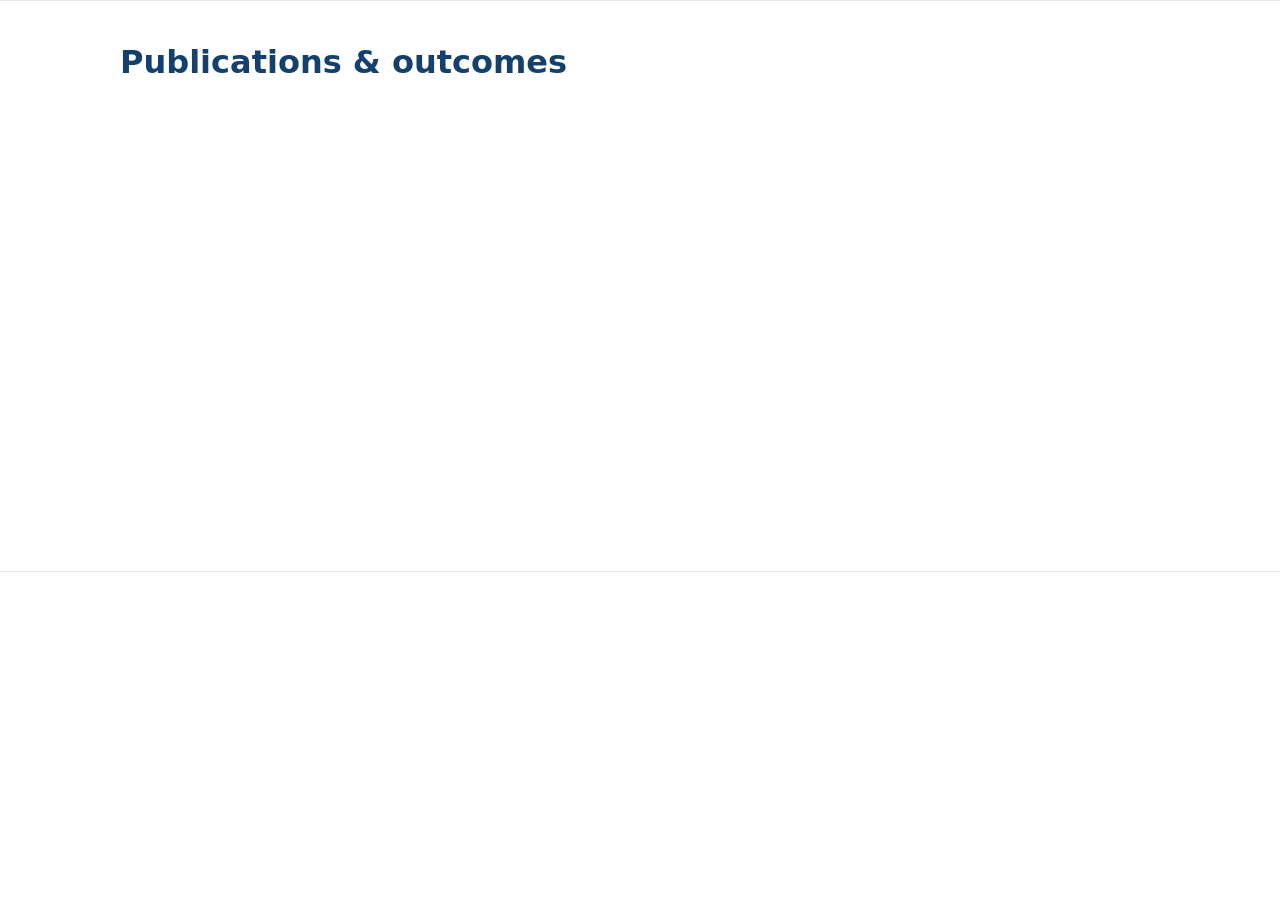
==== publications.html @ 27316905 "Add files via upload" ====
<!DOCTYPE html>
<html lang="en">
<head>
  <meta charset="UTF-8">
  <meta name="viewport" content="width=device-width, initial-scale=1.0">
  <title>[Lab Name] — Publications &amp; Outcomes</title>
  <meta name="description" content="Publications, grants, talks, and software">
  <link rel="stylesheet" href="css/style.css">
</head>
<body data-page="publications">
  <header id="site-header" class="site-header"></header>
  <main class="wrap">
    <h1>Publications &amp; outcomes</h1>
    <section id="pubs-by-year"></section>
    <section id="pubs-outcomes"></section>
  </main>
  <footer id="site-footer" class="site-footer"></footer>
  <script src="data.js"></script>
  <script src="js/main.js"></script>
</body>
</html>
---- css/style.css ----
/* Lab website styles — safe to customize colors here */
:root {
  --accent: #1f5aa8;
  --accent-dark: #14406e;
  --bg: #ffffff;
  --bg-soft: #f5f7fa;
  --text: #1c2733;
  --muted: #5c6b7a;
  --border: #e3e8ee;
  --radius: 12px;
  --wrap: 1080px;
  --ph-bg: #fff7e0;
  --ph-text: #8a6d1a;
}

* { box-sizing: border-box; }
html { scroll-behavior: smooth; }
body {
  margin: 0;
  font-family: "Segoe UI", system-ui, -apple-system, Roboto, "Helvetica Neue", Arial, sans-serif;
  color: var(--text);
  background: var(--bg);
  line-height: 1.6;
}
a { color: var(--accent); text-decoration: none; }
a:hover { text-decoration: underline; }
h1, h2, h3 { line-height: 1.25; color: var(--accent-dark); }
h1 { font-size: 2rem; margin: 0.4em 0; }
h2 { font-size: 1.35rem; margin: 1.6em 0 0.6em; padding-bottom: 0.25em; border-bottom: 2px solid var(--border); }
h3 { font-size: 1.05rem; margin: 0.4em 0; }

.wrap { max-width: var(--wrap); margin: 0 auto; padding: 0 20px; }
main.wrap { padding-top: 28px; padding-bottom: 56px; min-height: 60vh; }
.kicker { text-transform: uppercase; letter-spacing: 0.06em; font-size: 0.8rem; color: var(--muted); margin: 0 0 6px; }
.lead { font-size: 1.05rem; color: var(--muted); max-width: 70ch; }

/* Header */
.site-header {
  position: sticky; top: 0; z-index: 50;
  background: rgba(255,255,255,0.96);
  border-bottom: 1px solid var(--border);
  backdrop-filter: blur(4px);
}
.nav-row { display: flex; align-items: center; gap: 18px; padding: 12px 20px; }
.brand { display: flex; align-items: center; gap: 10px; font-weight: 700; color: var(--accent-dark); font-size: 1.05rem; }
.brand small { display: block; font-weight: 400; font-size: 0.72rem; color: var(--muted); }
.logo { height: 36px; width: auto; border-radius: 6px; }
#site-nav { margin-left: auto; display: flex; gap: 4px; flex-wrap: wrap; }
#site-nav a {
  padding: 8px 12px; border-radius: 8px; color: var(--text); font-weight: 500; font-size: 0.95rem;
}
#site-nav a:hover { background: var(--bg-soft); text-decoration: none; }
#site-nav a.active { background: var(--accent); color: #fff; }
#nav-toggle { display: none; margin-left: auto; background: none; border: 1px solid var(--border); border-radius: 8px; font-size: 1.2rem; padding: 4px 12px; cursor: pointer; }

/* Hero */
.hero { display: flex; gap: 36px; align-items: center; padding: 34px 0 10px; }
.hero-text { flex: 1.4; }
.hero-text .tagline { font-size: 1.15rem; color: var(--muted); margin-top: -4px; }
.hero-actions { margin-top: 18px; display: flex; gap: 12px; flex-wrap: wrap; }
.hero-photo { flex: 1; max-width: 320px; }
.hero-photo img, .pi-photo img {
  width: 100%; border-radius: var(--radius); border: 1px solid var(--border);
  box-shadow: 0 4px 18px rgba(20,64,110,0.10);
}
.photo-fallback {
  aspect-ratio: 4/5; border: 2px dashed var(--border); border-radius: var(--radius);
  display: flex; align-items: center; justify-content: center; text-align: center;
  color: var(--muted); background: var(--bg-soft); font-size: 0.85rem; padding: 16px;
}
.btn {
  display: inline-block; padding: 10px 20px; border-radius: 999px;
  background: var(--accent); color: #fff; font-weight: 600;
}
.btn:hover { background: var(--accent-dark); text-decoration: none; }
.btn.ghost { background: transparent; color: var(--accent); border: 1.5px solid var(--accent); }
.btn.ghost:hover { background: var(--bg-soft); }

/* Cards & grids */
.card {
  background: var(--bg-soft); border: 1px solid var(--border);
  border-radius: var(--radius); padding: 16px 18px;
}
.card-grid { display: grid; grid-template-columns: repeat(auto-fit, minmax(260px, 1fr)); gap: 16px; margin: 10px 0; }
.people-grid { grid-template-columns: repeat(auto-fit, minmax(300px, 1fr)); }
.person { display: flex; gap: 14px; align-items: flex-start; }
.avatar { width: 56px; height: 56px; border-radius: 50%; object-fit: cover; flex: none; }
.avatar-fallback {
  display: flex; align-items: center; justify-content: center;
  background: var(--accent); color: #fff; font-weight: 700; font-size: 1.3rem;
}

/* Stats */
.stats-row { display: grid; grid-template-columns: repeat(auto-fit, minmax(160px, 1fr)); gap: 14px; margin: 26px 0; }
.stat {
  background: linear-gradient(160deg, var(--accent), var(--accent-dark));
  color: #fff; border-radius: var(--radius); padding: 18px; text-align: center;
}
.stat-value { display: block; font-size: 1.6rem; font-weight: 700; }
.stat-label { font-size: 0.85rem; opacity: 0.9; }

/* News */
.news-list { list-style: none; padding: 0; margin: 8px 0; }
.news-list li { display: flex; gap: 14px; padding: 8px 0; border-bottom: 1px dashed var(--border); }
.news-date { flex: none; font-variant-numeric: tabular-nums; color: var(--muted); font-size: 0.85rem; padding-top: 2px; min-width: 96px; }
.news-list.big li { padding: 12px 0; }
.more { display: inline-block; margin-top: 8px; font-weight: 600; }

/* Projects */
.project {
  display: flex; gap: 20px; background: var(--bg-soft);
  border: 1px solid var(--border); border-radius: var(--radius);
  padding: 18px; margin: 14px 0;
}
.project-img { width: 220px; height: 150px; object-fit: cover; border-radius: 10px; flex: none; }
.project-head { display: flex; align-items: center; gap: 10px; flex-wrap: wrap; }
.project-head h3 { margin: 0; }
.outcomes { color: var(--accent-dark); font-size: 0.95rem; }

/* Badges */
.badge {
  display: inline-block; font-size: 0.72rem; font-weight: 700; text-transform: uppercase;
  letter-spacing: 0.04em; padding: 3px 10px; border-radius: 999px;
  background: var(--accent); color: #fff;
}
.badge-current { background: #1f8a4c; }
.badge-past { background: #8a8f98; }
.badge-award { background: #b7791f; }

/* Publications */
.pub-list { list-style: none; padding: 0; margin: 8px 0; }
.pub-list li { padding: 12px 0; border-bottom: 1px solid var(--border); }
.pub-title { font-weight: 600; color: var(--text); }
.pub-meta { color: var(--muted); font-size: 0.9rem; }
.pub-venue { font-style: italic; color: var(--accent-dark); }
.pub-links { font-size: 0.85rem; margin-left: 8px; }
.pub-year h2 { margin-top: 1.4em; }
details { margin-top: 6px; font-size: 0.9rem; }
details summary { cursor: pointer; color: var(--accent); }
.plain { padding-left: 1.2em; }

/* People */
.pi-card { display: flex; gap: 30px; align-items: flex-start; background: var(--bg-soft); border: 1px solid var(--border); border-radius: var(--radius); padding: 24px; margin-top: 20px; }
.pi-photo { flex: none; width: 240px; }
.pi-body { flex: 1; }
.contact-line { margin-top: 12px; }
.alumni-list { padding-left: 1.2em; }

/* Contact */
.contact-grid { display: grid; grid-template-columns: repeat(auto-fit, minmax(240px, 1fr)); gap: 16px; margin-top: 16px; }

/* Placeholder highlighting */
.placeholder {
  background: var(--ph-bg); color: var(--ph-text);
  border-radius: 6px; padding: 1px 6px; font-style: italic;
}

/* Footer */
.site-footer { border-top: 1px solid var(--border); background: var(--bg-soft); margin-top: 30px; }
.footer-grid { display: grid; grid-template-columns: 2fr 1fr 1fr; gap: 20px; padding: 26px 20px; font-size: 0.9rem; }
.footer-fine { color: var(--muted); align-self: end; }

/* Mobile */
@media (max-width: 760px) {
  #nav-toggle { display: block; }
  #site-nav {
    display: none; position: absolute; left: 0; right: 0; top: 100%;
    background: #fff; border-bottom: 1px solid var(--border);
    flex-direction: column; padding: 8px 14px 14px;
  }
  .nav-open #site-nav { display: flex; }
  #site-nav a { padding: 12px; }
  .hero { flex-direction: column; text-align: left; }
  .hero-photo { max-width: 260px; margin: 0 auto; }
  .project { flex-direction: column; }
  .project-img { width: 100%; height: auto; }
  .pi-card { flex-direction: column; }
  .pi-photo { width: 200px; }
  .footer-grid { grid-template-columns: 1fr; }
  h1 { font-size: 1.6rem; }
}
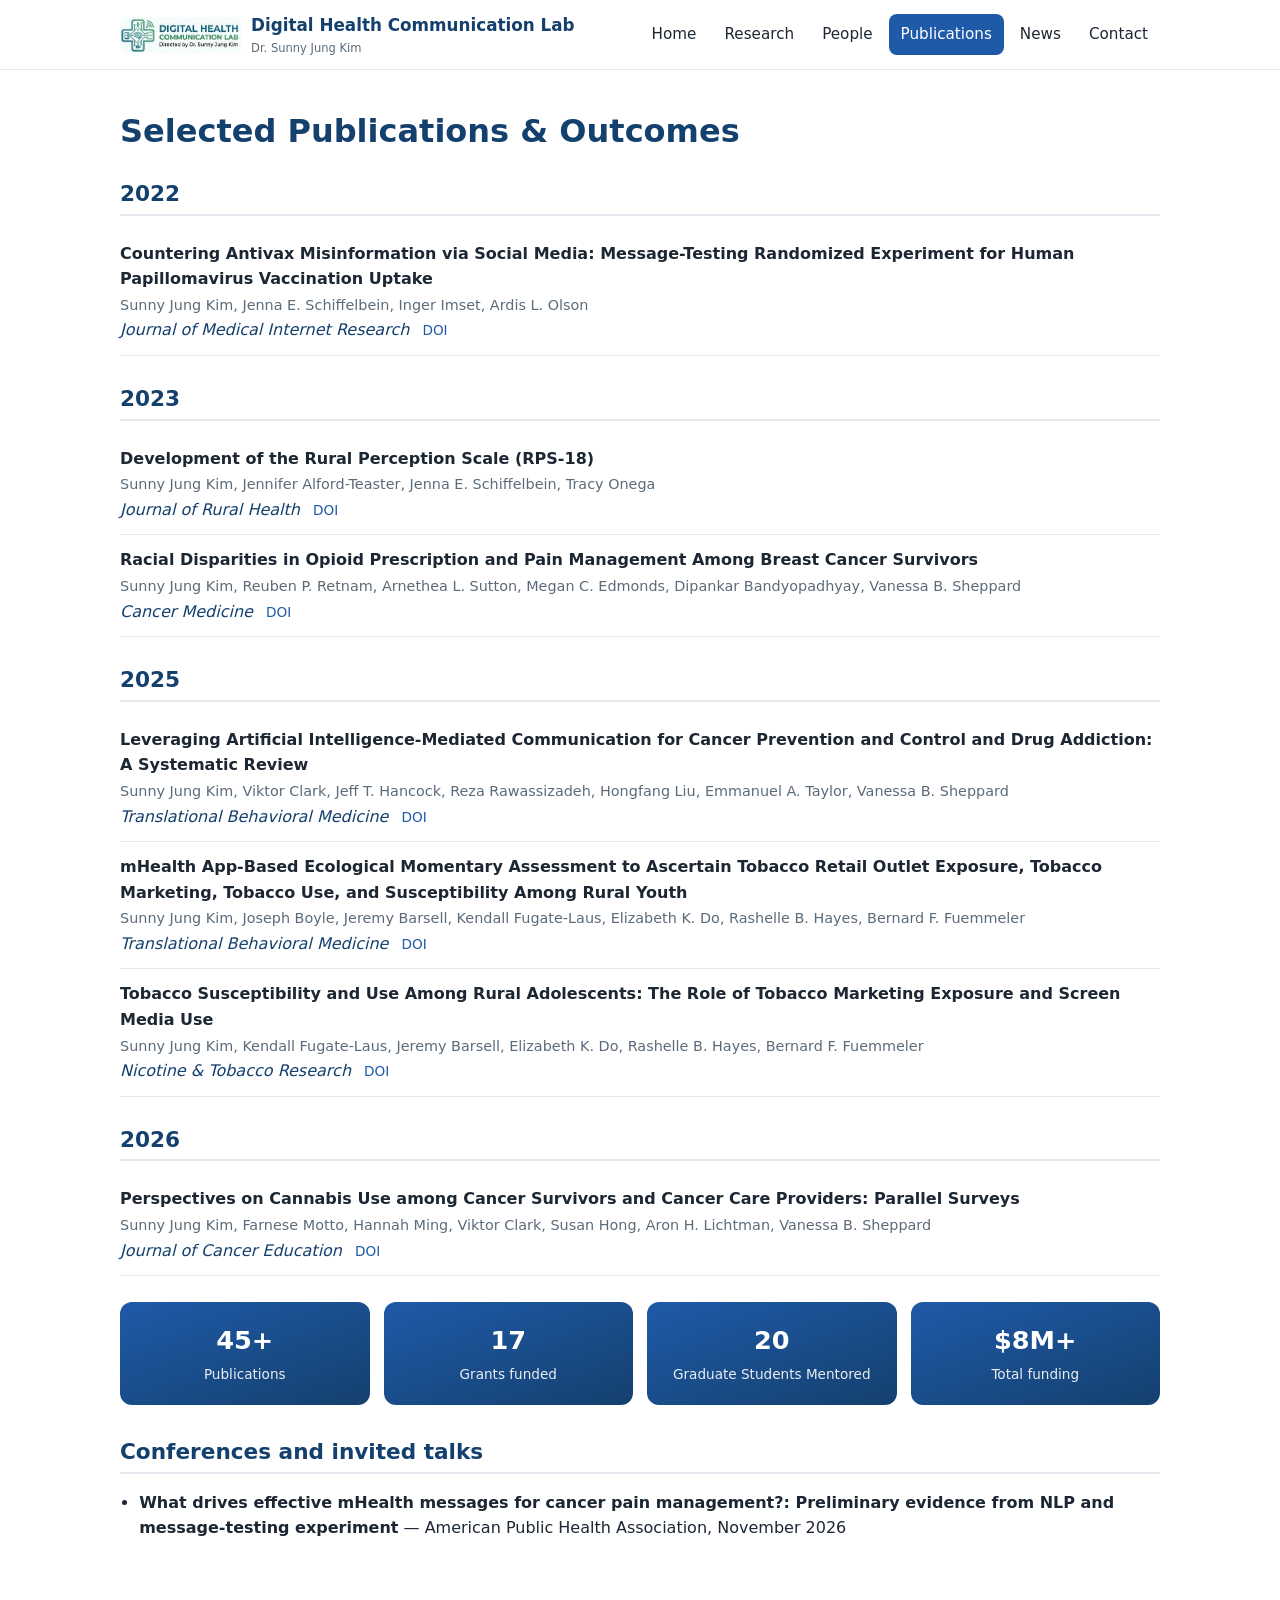
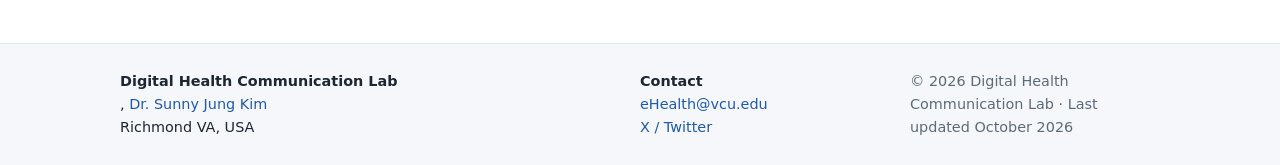
==== commit abcc1c5a: "Update header to 'Selected Publications & Outcomes'" ====
--- a/publications.html
+++ b/publications.html
@@ -10,7 +10,7 @@
 <body data-page="publications">
   <header id="site-header" class="site-header"></header>
   <main class="wrap">
-    <h1>Publications &amp; outcomes</h1>
+    <h1> Selected Publications &amp; Outcomes</h1>
     <section id="pubs-by-year"></section>
     <section id="pubs-outcomes"></section>
   </main>
--- a/css/style.css
+++ b/css/style.css
@@ -139,6 +139,14 @@
 details summary { cursor: pointer; color: var(--accent); }
 .plain { padding-left: 1.2em; }
 
+/* justify the overview paragraph on the Research page */
+body[data-page="research"] .lead {
+  text-align: justify;
+  text-justify: inter-word;    /* better spacing algorithm in some browsers */
+  text-align-last: left;      /* keep the last line left-aligned instead of stretched */
+  hyphens: auto;              /* allow hyphenation for nicer breaks (optional) */
+}
+
 /* People */
 .pi-card { display: flex; gap: 30px; align-items: flex-start; background: var(--bg-soft); border: 1px solid var(--border); border-radius: var(--radius); padding: 24px; margin-top: 20px; }
 .pi-photo { flex: none; width: 240px; }
@@ -159,6 +167,26 @@
 .site-footer { border-top: 1px solid var(--border); background: var(--bg-soft); margin-top: 30px; }
 .footer-grid { display: grid; grid-template-columns: 2fr 1fr 1fr; gap: 20px; padding: 26px 20px; font-size: 0.9rem; }
 .footer-fine { color: var(--muted); align-self: end; }
+
+.research-overview-grid {
+  display: flex;
+  gap: 1.5rem;
+  align-items: center;
+  margin-bottom: 1.5rem;
+}
+.research-photo img {
+  max-width: 360px;
+  width: 100%;
+  height: auto;
+  border-radius: 6px;
+  box-shadow: 0 2px 8px rgba(0,0,0,0.08);
+  object-fit: cover;
+}
+/* stack on small screens */
+@media (max-width: 700px) {
+  .research-overview-grid { flex-direction: column; text-align: center; }
+  .research-photo img { max-width: 100%; }
+}
 
 /* Mobile */
 @media (max-width: 760px) {
